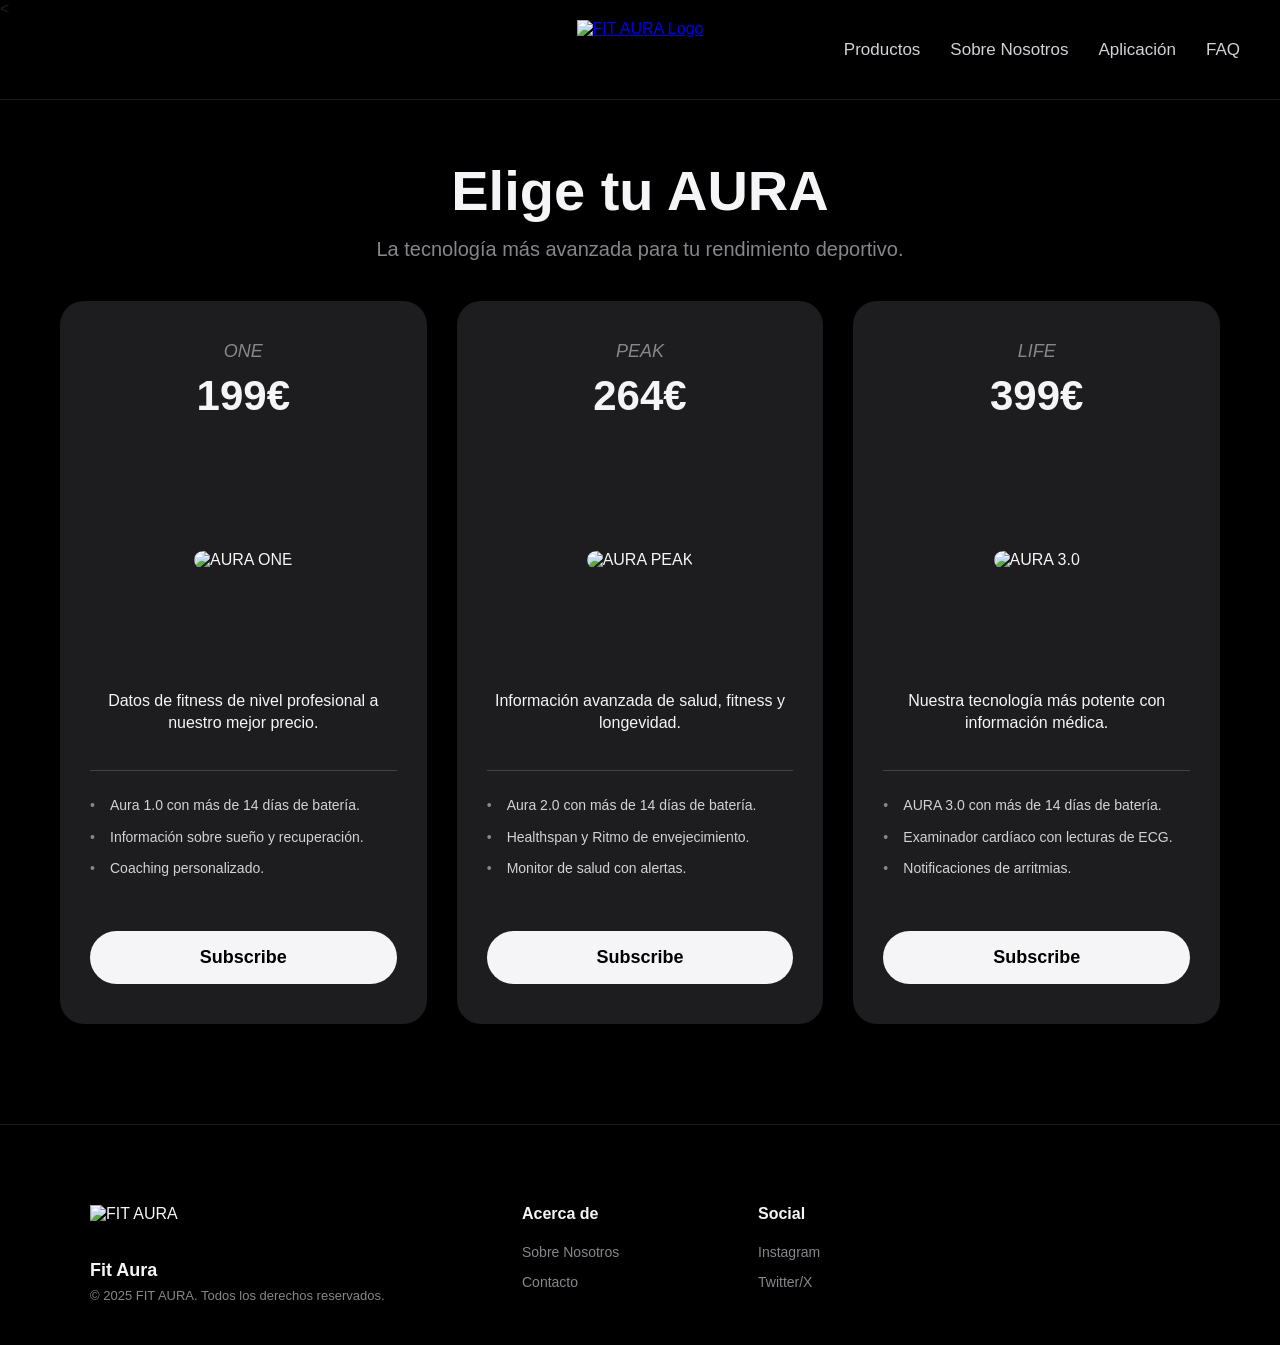
==== productos.html @ 15765115 "Version 3.0" ====
<!DOCTYPE html>
<html lang="es">
<head>
    <meta charset="UTF-8">
    <meta name="viewport" content="width=device-width, initial-scale=1.0">
    <title>Productos - FIT AURA</title>

    <link rel="icon" type="image/png" href="assets/favicon.png">
    
    <link rel="stylesheet" href="style.css">
</head>
<body>

    <<header class="navbar">
    <div class="nav-side nav-left"></div> 
    <div class="nav-center">
        <a href="index.html">
            <img src="assets/Letras FITAURA.png" alt="FIT AURA Logo" class="logo">
        </a>
    </div>
    <div class="nav-side nav-right">
        <div class="menu-toggle" id="mobile-menu">
            <span class="bar"></span>
            <span class="bar"></span>
            <span class="bar"></span>
        </div>
        <nav class="nav-links">
            <a href="productos.html">Productos</a>
            <a href="sobre-nosotros.html">Sobre Nosotros</a>
            <a href="aplicacion.html">Aplicación</a>
            <a href="https://notebooklm.google.com/notebook/1a202533-34b2-4acc-ba76-eec06b1f2f01?authuser=1" target="_blank">FAQ</a>
        </nav>
    </div>
</header>

<script>
    const menu = document.querySelector('#mobile-menu');
    const menuLinks = document.querySelector('.nav-links');

    menu.addEventListener('click', function() {
        menu.classList.toggle('is-active');
        menuLinks.classList.toggle('active');
    });

    // Cerrar menú al hacer click en un enlace
    document.querySelectorAll('.nav-links a').forEach(n => n.addEventListener('click', () => {
        menu.classList.remove('is-active');
        menuLinks.classList.remove('active');
    }));
</script>
    <main class="pricing-page">
        <section class="pricing-hero animate-load">
            <h1>Elige tu AURA</h1>
            <p>La tecnología más avanzada para tu rendimiento deportivo.</p>
        </section>

        <section class="pricing-grid">
            
            <div class="pricing-card reveal-scale">
                <span class="plan-tag">ONE</span>
                <p class="price">199€</p>
                <div class="card-img-wrap">
                    <img src="assets/suscripcion1.png" alt="AURA ONE" class="card-img">
                </div>
                <p class="card-desc">Datos de fitness de nivel profesional a nuestro mejor precio.</p>
                <hr>
                <ul class="features">
                    <li>Aura 1.0 con más de 14 días de batería.</li>
                    <li>Información sobre sueño y recuperación.</li>
                    <li>Coaching personalizado.</li>
                </ul>
                <div class="card-buttons">
                    <a href="#" class="btn-subscribe">Subscribe</a>
                </div>
            </div>

            <div class="pricing-card reveal-scale delay-1">
                <span class="plan-tag">PEAK</span>
                <p class="price">264€</p>
                <div class="card-img-wrap">
                    <img src="assets/suscripcion2.png" alt="AURA PEAK" class="card-img">
                </div>
                <p class="card-desc">Información avanzada de salud, fitness y longevidad.</p>
                <hr>
                <ul class="features">
                    <li>Aura 2.0 con más de 14 días de batería.</li>
                    <li>Healthspan y Ritmo de envejecimiento.</li>
                    <li>Monitor de salud con alertas.</li>
                </ul>
                <div class="card-buttons">
                    <a href="#" class="btn-subscribe">Subscribe</a>
                </div>
            </div>

            <div class="pricing-card reveal-scale delay-2">
                <span class="plan-tag">LIFE</span>
                <p class="price">399€</p>
                <div class="card-img-wrap">
                    <img src="assets/suscripcion3.png" alt="AURA 3.0" class="card-img">
                </div>
                <p class="card-desc">Nuestra tecnología más potente con información médica.</p>
                <hr>
                <ul class="features">
                    <li>AURA 3.0 con más de 14 días de batería.</li>
                    <li>Examinador cardíaco con lecturas de ECG.</li>
                    <li>Notificaciones de arritmias.</li>
                </ul>
                <div class="card-buttons">
                    <a href="#" class="btn-subscribe">Subscribe</a>
                </div>
            </div>

        </section>
    </main>

    <footer class="footer">
        <div class="footer-container">
            <div class="footer-column brand-col">
                <img src="assets/Letras FITAURA.png" alt="FIT AURA" class="footer-logo">
                <p class="brand-name">Fit Aura</p>
                <p class="copyright">© 2025 FIT AURA. Todos los derechos reservados.</p>
            </div>
            <div class="footer-column">
                <h4>Acerca de</h4>
                <ul>
                    <li><a href="sobre-nosotros.html">Sobre Nosotros</a></li>
                    <li><a href="index.html#contacto">Contacto</a></li>
                </ul>
            </div>
            <div class="footer-column">
                <h4>Social</h4>
                <ul>
                    <li><a href="#">Instagram</a></li>
                    <li><a href="#">Twitter/X</a></li>
                </ul>
            </div>
        </div>
    </footer>

    <script>
        const observer = new IntersectionObserver((entries) => {
            entries.forEach(entry => {
                if (entry.isIntersecting) entry.target.classList.add('active');
            });
        }, { threshold: 0.1 });
        document.querySelectorAll('.reveal-scale').forEach(el => observer.observe(el));
    </script>
</body>
</html>
---- style.css ----
/* ==========================================================================
   1. RESET Y BASE (ESTILO APPLE)
   ========================================================================== */
* {
    margin: 0;
    padding: 0;
    box-sizing: border-box;
    font-family: -apple-system, BlinkMacSystemFont, "Segoe UI", Roboto, Helvetica, Arial, sans-serif;
    -webkit-font-smoothing: antialiased;
}

body {
    background-color: #000000;
    color: #f5f5f7;
    overflow-x: hidden;
}

/* ==========================================================================
   2. SISTEMA DE ANIMACIONES Y REVELADO (SCROLL)
   ========================================================================== */
@keyframes fadeInUp {
    from { opacity: 0; transform: translateY(30px); }
    to { opacity: 1; transform: translateY(0); }
}

@keyframes fadeInDown {
    from { opacity: 0; transform: translateY(-20px); }
    to { opacity: 1; transform: translateY(0); }
}

.animate-load { opacity: 0; animation: fadeInUp 1s cubic-bezier(0.2, 0.8, 0.2, 1) forwards; }
.delay-1 { animation-delay: 0.2s; transition-delay: 0.2s; }
.delay-2 { animation-delay: 0.4s; transition-delay: 0.4s; }

.reveal-left { opacity: 0; transform: translateX(-50px); transition: all 1s ease; }
.reveal-right { opacity: 0; transform: translateX(50px); transition: all 1s ease; }
.reveal-scale { opacity: 0; transform: scale(0.95); transition: all 1s ease; }

.active { opacity: 1 !important; transform: translate(0) scale(1) !important; }

/* ==========================================================================
   3. BARRA DE NAVEGACIÓN Y MENÚ MÓVIL
   ========================================================================== */
.navbar {
    display: flex; justify-content: space-between; align-items: center;
    padding: 0 40px; height: 100px; position: fixed; top: 0; width: 100%; z-index: 1000;
    background-color: rgba(0, 0, 0, 0.8); backdrop-filter: blur(20px);
    -webkit-backdrop-filter: blur(20px); border-bottom: 1px solid rgba(255, 255, 255, 0.1);
    animation: fadeInDown 0.8s ease-out;
}

.nav-side { flex: 1; }
.nav-center { flex: 0 0 auto; display: flex; justify-content: center; }
.nav-right { display: flex; justify-content: flex-end; align-items: center; }

.logo { height: 60px; width: auto; display: block; }

.nav-links { display: flex; align-items: center; }
.nav-links a { color: #d2d2d7; text-decoration: none; margin-left: 30px; font-size: 17px; transition: 0.3s; }
.nav-links a:hover { color: #ffffff; }

/* Botón Hamburguesa (oculto en PC) */
.menu-toggle {
    display: none; cursor: pointer; flex-direction: column;
    justify-content: space-between; width: 30px; height: 21px; z-index: 1100;
}
.menu-toggle .bar { height: 3px; width: 100%; background-color: #f5f5f7; border-radius: 10px; transition: 0.3s; }

/* ==========================================================================
   4. COMPONENTES GLOBALES (BOTONES)
   ========================================================================== */
.btn-hero, .btn-more, .btn-submit, .btn-subscribe, .btn-info {
    display: inline-block; background-color: #f5f5f7; color: #000000;
    padding: 16px 32px; border-radius: 40px; font-size: 18px; font-weight: 600;
    text-decoration: none; border: none; cursor: pointer; transition: 0.3s; text-align: center;
}
.btn-hero:hover, .btn-more:hover, .btn-submit:hover, .btn-subscribe:hover { 
    transform: scale(1.05); background-color: #ffffff; box-shadow: 0 0 20px rgba(255, 255, 255, 0.2); 
}

/* ==========================================================================
   5. PÁGINA PRINCIPAL (INDEX.HTML)
   ========================================================================== */
.hero {
    display: flex; flex-direction: column; justify-content: center; align-items: center;
    text-align: center; min-height: 75vh; padding: 120px 20px 0 20px;
}
.hero h1 { font-size: 64px; font-weight: 700; line-height: 1.1; margin-bottom: 20px; letter-spacing: -0.02em; }
.hero p { font-size: 24px; color: #86868b; max-width: 650px; margin-bottom: 40px; }

.promo-section { padding: 10px 20px 40px 20px; display: flex; justify-content: center; }
.image-container { max-width: 1100px; width: 100%; }
.promo-img { width: 100%; border-radius: 30px; transition: transform 0.8s ease; }
.promo-img:hover { transform: scale(1.01); }

.featured-product { padding: 40px 20px; display: flex; justify-content: center; }
.featured-container { max-width: 1100px; display: flex; align-items: center; gap: 60px; }
.product-image-side { flex: 1.2; }
.product-text-side { flex: 1; text-align: left; }
.product-img-featured { width: 100%; border-radius: 30px; }
.product-text-side h2 { font-size: 48px; font-weight: 700; margin-bottom: 25px; line-height: 1.1; }
.product-text-side p { font-size: 20px; color: #86868b; line-height: 1.6; margin-bottom: 40px; }

.contact-section { padding: 20px 20px 100px 20px; display: flex; justify-content: center; }
.contact-container { max-width: 800px; width: 100%; text-align: center; }
.contact-container h2 { font-size: 42px; margin-bottom: 50px; }
.form-group { margin-bottom: 30px; display: flex; flex-direction: column; text-align: left; }
.form-group label { margin-bottom: 10px; color: #86868b; font-size: 16px; }
.contact-form input, .contact-form textarea {
    background: #1d1d1f; border: 1px solid #424245; border-radius: 12px;
    padding: 15px; color: #f5f5f7; font-size: 16px; outline: none; width: 100%; transition: 0.3s;
}
.contact-form input:focus, .contact-form textarea:focus { border-color: #f5f5f7; }

/* ==========================================================================
   6. PÁGINA DE PRODUCTOS (PRODUCTOS.HTML) - FIX IMÁGENES
   ========================================================================== */
.pricing-page { padding-top: 140px; text-align: center; }
.pricing-hero h1 { font-size: 56px; font-weight: 700; margin-bottom: 15px; }
.pricing-hero p { color: #86868b; font-size: 20px; margin-bottom: 20px; }

.pricing-grid {
    display: grid; grid-template-columns: repeat(auto-fit, minmax(300px, 1fr));
    gap: 30px; max-width: 1200px; margin: 0 auto; padding: 20px 20px 100px 20px;
}

.pricing-card {
    background-color: #1d1d1f; border-radius: 24px; padding: 40px 30px;
    display: flex; flex-direction: column; align-items: center;
    transition: transform 0.3s ease; opacity: 0;
}
.pricing-card:hover { transform: translateY(-10px); }

.plan-tag { font-style: italic; font-size: 18px; color: #86868b; margin-bottom: 10px; }
.price { font-size: 42px; font-weight: 700; margin-bottom: 30px; }

/* FIX CONTENEDOR IMAGEN PRODUCTOS */
.card-img-wrap { 
    width: 100%; height: 220px; display: flex; 
    justify-content: center; align-items: center; margin-bottom: 20px; 
}
.card-img { max-height: 100%; max-width: 100%; object-fit: contain; border-radius: 15px; }

.card-desc { font-size: 16px; min-height: 60px; margin-bottom: 20px; color: #f5f5f7; line-height: 1.4; }
hr { width: 100%; border: 0; border-top: 1px solid #424245; margin-bottom: 25px; }
.features { list-style: none; text-align: left; width: 100%; margin-bottom: 40px; }
.features li { font-size: 14px; color: #d2d2d7; margin-bottom: 12px; line-height: 1.4; position: relative; padding-left: 20px; }
.features li::before { content: "•"; position: absolute; left: 0; color: #86868b; }
.card-buttons { width: 100%; display: flex; flex-direction: column; gap: 12px; }

/* ==========================================================================
   7. PÁGINA APLICACIÓN (APLICACION.HTML)
   ========================================================================== */
.app-page { display: flex; flex-direction: column; align-items: center; }
.app-hero { text-align: center; min-height: 40vh; padding: 110px 20px 20px 20px; }
.app-hero h1 { font-size: 56px; font-weight: 700; margin-bottom: 15px; }
.app-hero p { font-size: 20px; color: #86868b; max-width: 600px; margin-bottom: 30px; }
.app-preview { padding-bottom: 100px; width: 100%; display: flex; justify-content: center; }
.image-container-app { max-width: 1100px; width: 100%; text-align: center; }
.app-img { max-width: 80%; height: auto; border-radius: 20px; box-shadow: 0 20px 50px rgba(0,0,0,0.5); }

/* ==========================================================================
   8. PÁGINA SOBRE NOSOTROS (SOBRE-NOSOTROS.HTML)
   ========================================================================== */
.about-page-pdf { padding-top: 140px; padding-bottom: 60px; display: flex; flex-direction: column; align-items: center; gap: 40px; }
.pdf-section { width: 90%; max-width: 1100px; text-align: center; }
.pdf-section h1 { font-size: 48px; margin-bottom: 30px; }
.pdf-container { background: #1d1d1f; width: 100%; border-radius: 24px; overflow: hidden; border: 1px solid rgba(255,255,255,0.1); box-shadow: 0 20px 40px rgba(0,0,0,0.5); }

/* FIX CONTENEDORES DE EQUIPO Y FEED */
.team-section { width: 100%; text-align: center; padding-bottom: 40px; }
.team-image-container { width: 60%; max-width: 600px; margin: 0 auto; border-radius: 20px; overflow: hidden; }
.team-img { width: 100%; height: auto; display: block; transition: 0.3s; }
.team-img:hover { transform: scale(1.02); }

.feed-section { width: 90%; max-width: 1100px; padding-bottom: 80px; }
.feed-image-container { width: 100%; border-radius: 24px; overflow: hidden; }
.feed-img { width: 100%; height: auto; display: block; transition: 0.3s; }
.feed-img:hover { transform: scale(1.02); }

/* ==========================================================================
   9. FOOTER
   ========================================================================== */
.footer { padding: 80px 40px 40px 40px; border-top: 1px solid rgba(255, 255, 255, 0.1); background-color: #000; }
.footer-container { max-width: 1100px; margin: 0 auto; display: grid; grid-template-columns: 2fr 1fr 1fr 1fr; gap: 40px; }
.brand-col { display: flex; flex-direction: column; align-items: flex-start; }
.footer-logo { height: 40px; width: auto; margin-bottom: 15px; }
.brand-name { font-weight: 700; font-size: 18px; margin-bottom: 5px; }
.copyright { color: #86868b; font-size: 13px; line-height: 1.5; }
.footer-column h4 { font-size: 16px; font-weight: 600; margin-bottom: 20px; color: #f5f5f7; }
.footer-column ul { list-style: none; }
.footer-column ul li { margin-bottom: 12px; }
.footer-column ul li a { text-decoration: none; color: #86868b; font-size: 14px; transition: 0.3s; }
.footer-column ul li a:hover { color: #ffffff; }

/* ==========================================================================
   10. RESPONSIVE Y MENÚ MÓVIL (TABLET & SMARTPHONES)
   ========================================================================== */
@media (max-width: 968px) {
    .navbar { padding: 0 20px; }
    .nav-left { display: none; }
    
    /* Mostrar botón hamburguesa */
    .menu-toggle { display: flex; }
    
    /* Configuración menú lateral */
    .nav-links {
        position: fixed; top: 0; right: -100%; width: 75%; height: 100vh;
        background-color: rgba(10, 10, 10, 0.98); backdrop-filter: blur(25px); -webkit-backdrop-filter: blur(25px);
        flex-direction: column; justify-content: center; align-items: center;
        transition: all 0.5s cubic-bezier(0.77,0.2,0.05,1.0);
        box-shadow: -10px 0 30px rgba(0,0,0,0.5);
    }
    
    .nav-links.active { right: 0; }
    .nav-links a { margin: 25px 0; font-size: 24px; }

    /* Animación X Hamburguesa */
    .menu-toggle.is-active .bar:nth-child(2) { opacity: 0; }
    .menu-toggle.is-active .bar:nth-child(1) { transform: translateY(9px) rotate(45deg); }
    .menu-toggle.is-active .bar:nth-child(3) { transform: translateY(-9px) rotate(-45deg); }

    /* Ajustes Generales Móvil */
    .hero h1, .app-hero h1 { font-size: 42px; }
    .hero p { font-size: 18px; }
    .featured-container { flex-direction: column; text-align: center; gap: 40px; }
    .product-text-side { text-align: center; }
    
    .pricing-grid { grid-template-columns: 1fr; }
    .footer-container { grid-template-columns: 1fr 1fr; gap: 30px; }
    
    .team-image-container { width: 85%; }
    .pdf-container embed { height: 500px; }
    .app-img { max-width: 95%; }
}
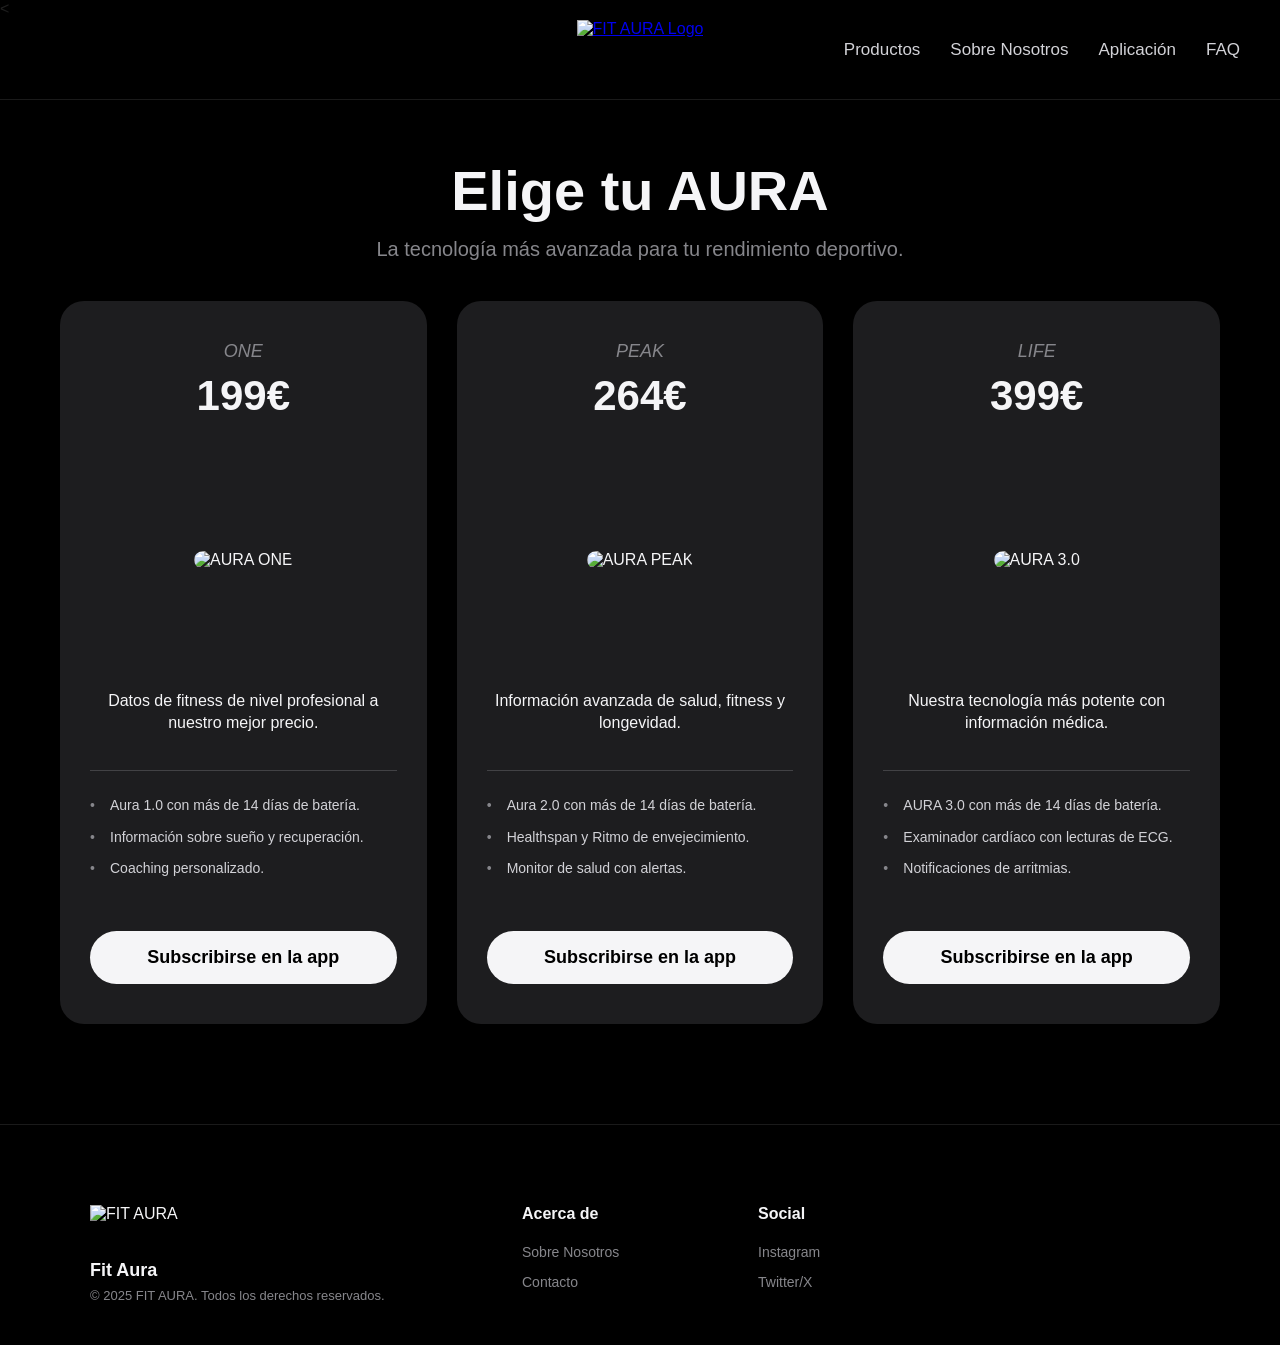
==== commit 1e55c563: "Version 3.2 Cambio de botones de suscripción" ====
--- a/productos.html
+++ b/productos.html
@@ -70,7 +70,7 @@
                     <li>Coaching personalizado.</li>
                 </ul>
                 <div class="card-buttons">
-                    <a href="#" class="btn-subscribe">Subscribe</a>
+                    <a href="aplicacion.html" class="btn-subscribe">Subscribirse en la app</a>
                 </div>
             </div>
 
@@ -88,7 +88,7 @@
                     <li>Monitor de salud con alertas.</li>
                 </ul>
                 <div class="card-buttons">
-                    <a href="#" class="btn-subscribe">Subscribe</a>
+                    <a href="aplicacion.html" class="btn-subscribe">Subscribirse en la app</a>
                 </div>
             </div>
 
@@ -106,7 +106,7 @@
                     <li>Notificaciones de arritmias.</li>
                 </ul>
                 <div class="card-buttons">
-                    <a href="#" class="btn-subscribe">Subscribe</a>
+                    <a href="aplicacion.html" class="btn-subscribe">Subscribirse en la app</a>
                 </div>
             </div>
 
--- a/style.css
+++ b/style.css
@@ -113,7 +113,7 @@
 .contact-form input:focus, .contact-form textarea:focus { border-color: #f5f5f7; }
 
 /* ==========================================================================
-   6. PÁGINA DE PRODUCTOS (PRODUCTOS.HTML) - FIX IMÁGENES
+   6. PÁGINA DE PRODUCTOS 
    ========================================================================== */
 .pricing-page { padding-top: 140px; text-align: center; }
 .pricing-hero h1 { font-size: 56px; font-weight: 700; margin-bottom: 15px; }
@@ -134,7 +134,6 @@
 .plan-tag { font-style: italic; font-size: 18px; color: #86868b; margin-bottom: 10px; }
 .price { font-size: 42px; font-weight: 700; margin-bottom: 30px; }
 
-/* FIX CONTENEDOR IMAGEN PRODUCTOS */
 .card-img-wrap { 
     width: 100%; height: 220px; display: flex; 
     justify-content: center; align-items: center; margin-bottom: 20px; 
@@ -149,7 +148,7 @@
 .card-buttons { width: 100%; display: flex; flex-direction: column; gap: 12px; }
 
 /* ==========================================================================
-   7. PÁGINA APLICACIÓN (APLICACION.HTML)
+   7. PÁGINA APLICACIÓN
    ========================================================================== */
 .app-page { display: flex; flex-direction: column; align-items: center; }
 .app-hero { text-align: center; min-height: 40vh; padding: 110px 20px 20px 20px; }
@@ -160,14 +159,13 @@
 .app-img { max-width: 80%; height: auto; border-radius: 20px; box-shadow: 0 20px 50px rgba(0,0,0,0.5); }
 
 /* ==========================================================================
-   8. PÁGINA SOBRE NOSOTROS (SOBRE-NOSOTROS.HTML)
+   8. PÁGINA SOBRE NOSOTROS
    ========================================================================== */
 .about-page-pdf { padding-top: 140px; padding-bottom: 60px; display: flex; flex-direction: column; align-items: center; gap: 40px; }
 .pdf-section { width: 90%; max-width: 1100px; text-align: center; }
 .pdf-section h1 { font-size: 48px; margin-bottom: 30px; }
 .pdf-container { background: #1d1d1f; width: 100%; border-radius: 24px; overflow: hidden; border: 1px solid rgba(255,255,255,0.1); box-shadow: 0 20px 40px rgba(0,0,0,0.5); }
 
-/* FIX CONTENEDORES DE EQUIPO Y FEED */
 .team-section { width: 100%; text-align: center; padding-bottom: 40px; }
 .team-image-container { width: 60%; max-width: 600px; margin: 0 auto; border-radius: 20px; overflow: hidden; }
 .team-img { width: 100%; height: auto; display: block; transition: 0.3s; }
@@ -200,10 +198,8 @@
     .navbar { padding: 0 20px; }
     .nav-left { display: none; }
     
-    /* Mostrar botón hamburguesa */
     .menu-toggle { display: flex; }
     
-    /* Configuración menú lateral */
     .nav-links {
         position: fixed; top: 0; right: -100%; width: 75%; height: 100vh;
         background-color: rgba(10, 10, 10, 0.98); backdrop-filter: blur(25px); -webkit-backdrop-filter: blur(25px);
@@ -215,15 +211,19 @@
     .nav-links.active { right: 0; }
     .nav-links a { margin: 25px 0; font-size: 24px; }
 
-    /* Animación X Hamburguesa */
     .menu-toggle.is-active .bar:nth-child(2) { opacity: 0; }
     .menu-toggle.is-active .bar:nth-child(1) { transform: translateY(9px) rotate(45deg); }
     .menu-toggle.is-active .bar:nth-child(3) { transform: translateY(-9px) rotate(-45deg); }
 
-    /* Ajustes Generales Móvil */
     .hero h1, .app-hero h1 { font-size: 42px; }
     .hero p { font-size: 18px; }
-    .featured-container { flex-direction: column; text-align: center; gap: 40px; }
+    
+    /* FIX: Invertir orden del producto destacado en móvil */
+    .featured-container { 
+        flex-direction: column-reverse; /* El texto se mostrará arriba de la imagen */
+        text-align: center; 
+        gap: 40px; 
+    }
     .product-text-side { text-align: center; }
     
     .pricing-grid { grid-template-columns: 1fr; }
